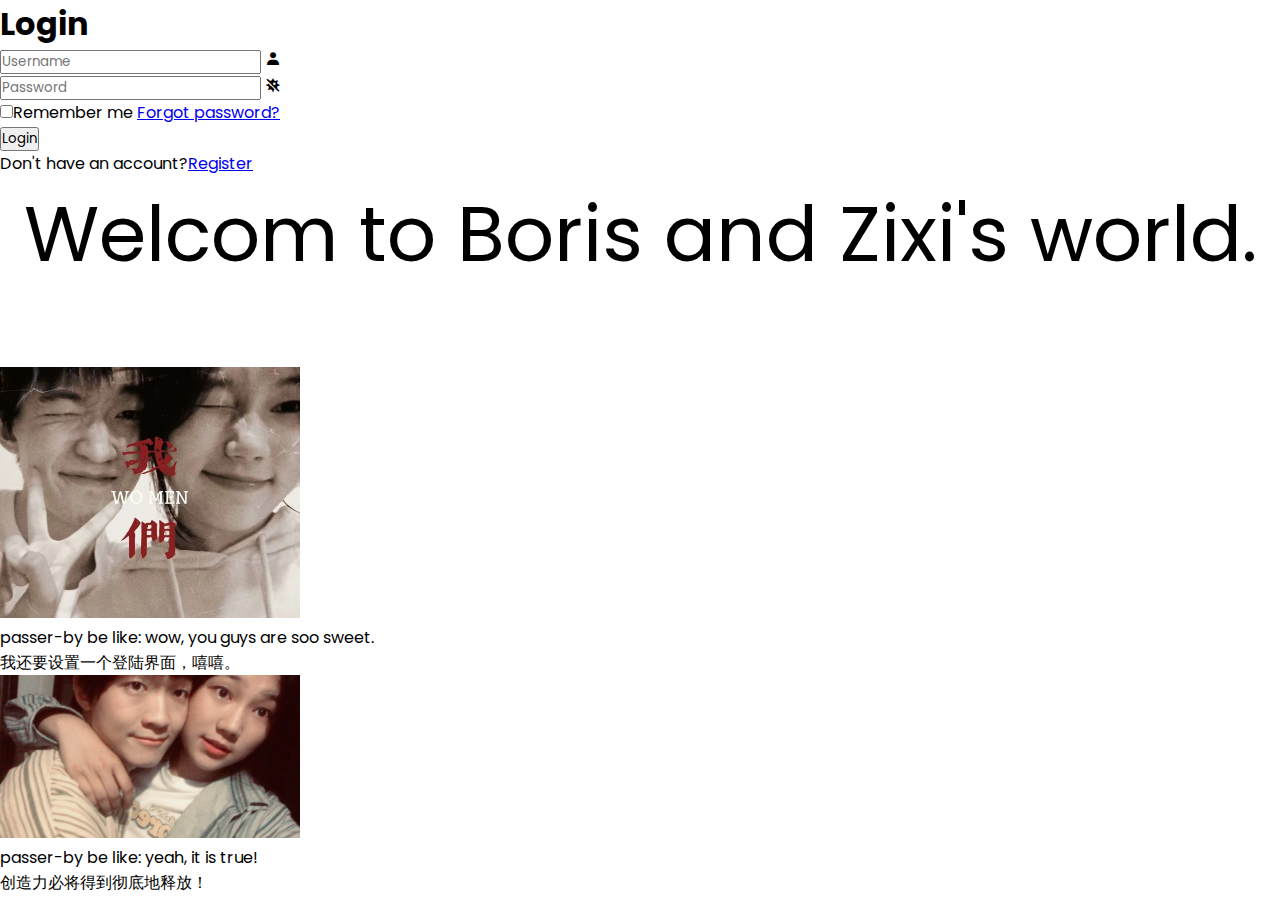
==== index.html @ 48fc28b6 "Update index.html" ====
<!DOCTYPE html>
<html lang="en">
    <head>
        <link href="style.css" rel="stylesheet">
        <meta charset="UTF-8">
        <meta http-equiv="X-UA-Compatible" content="IE-edge">
        <meta name="viewport" content="width=device-width, initial-scale=1.0">
        <title>宝宝巴士嘟嘟嘟</title>
        <link href='https://unpkg.com/boxicons@2.1.4/css/boxicons.min.css' rel='stylesheet'>
    </head>
<!--This is the way to annotate.-->


    <body>

        <div class="wrapper">
            <form action="">
                <h1>Login</h1>
                <div class="input-box">
                    <input type="text" placeholder="Username" required>
                    <i class='bx bxs-user'></i>
                </div>
                <div class="input-box">
                    <input type="password" placeholder="Password" required>
                    <i class='bx bxs-virus-block' ></i>
                </div>
                <div class="remember-forgot">
                    <label><input type="checkbox">Remember me</label>
                    <a href="#">Forgot password?</a>
                </div>

                <button type="submit" class="btn">Login</button>

                <div class="register-link">
                    <p>Don't have an account?<a href="#">Register</a></p>
                </div>
                
            </form>
        </div>
        
        <header class = "centered">
            Welcom to Boris and Zixi's world.
        </header>

        <br><br><br>

        <div>
            <figure>
                <img src="uame.jpg" alt="zixi chose">
                <figcaption>passer-by be like: wow, you guys are soo sweet.</figcaption>
            </figure>
        </div>

        <p>我还要设置一个登陆界面，嘻嘻。</p>
        
        <div>
            <figure>
                <img src="us.jpg" alt="boris chose">
                <figcaption>passer-by be like: yeah, it is true!</figcaption>
            </figure>
        </div>
        
        <p>
            创造力必将得到彻底地释放！
        </p>

        <script src="script.js"></script>


    </body>
</html>
---- style.css ----
@import url("https://fonts.googleapis.com/css2?family=Poppins:wght@300;400;500;600;700;800;900&display=swap");

*{
    margin: 0;
    padding: 0;
    box-sizing: border-box;
    font-family:"Poppins", sans-serif;
}

boduy{
    display: flex;
    justify-content: center;
    align-items: center;
    min-height: 100vh;
    background: seagreen;
}

.centered{
    text-align: center;
    font-size: 77px;
}

.large{
    font-size: 77px;
}

.medium{
    font-size: medium;
}

.small{
    font-size: small;
}

.row {
    margin-left: auto;
    margin-right: auto;
    text-align: center;
}



img {
    width: 90vw; /* 设置图片宽度为视口宽度的 90% */
    max-width: 100%; /* 确保图片不会比其原始尺寸更大 */
    height: auto; /* 保持图片宽高比 */
}

@media (min-width: 768px) {
    /* 在电脑视图（宽度大于等于 768px）时，固定图片宽度为 300px */
    img {
        width: 300px;
    }
}
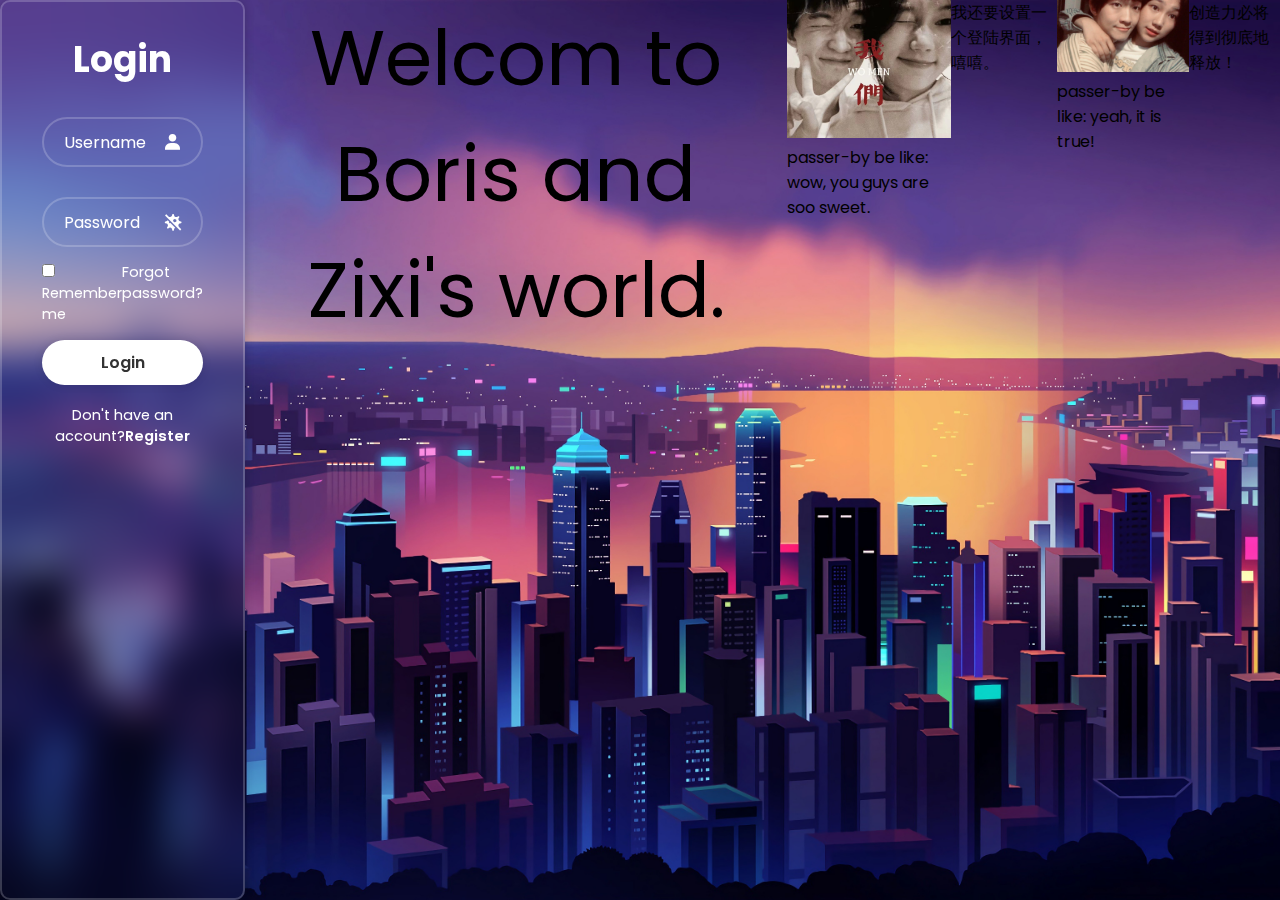
==== commit a9f5f0ae: "Update index.html" ====
--- a/index.html
+++ b/index.html
@@ -38,7 +38,7 @@
             </form>
         </div>
         
-        <header class = "centered">
+        <header class = "centered" color="#fff">
             Welcom to Boris and Zixi's world.
         </header>
 
--- a/style.css
+++ b/style.css
@@ -1,34 +1,137 @@
 @import url("https://fonts.googleapis.com/css2?family=Poppins:wght@300;400;500;600;700;800;900&display=swap");
 
-*{
+* {
     margin: 0;
     padding: 0;
     box-sizing: border-box;
     font-family:"Poppins", sans-serif;
 }
 
-boduy{
+body {
     display: flex;
     justify-content: center;
+    /*
     align-items: center;
+    */
     min-height: 100vh;
-    background: seagreen;
+    background: url('hk.jpg') no-repeat;
+    background-size: cover;
+    background-position: center;
 }
 
-.centered{
+.wrapper {
+    width: 420px;
+    background: transparent;
+    border: 2px solid rgba(255, 255, 255, .2);
+    backdrop-filter: blur(20px);
+    box-shadow: 0 0 10px rgba(0, 0, 0, .2);
+    color: #fff;
+    border-radius: 10px;
+    padding: 30px 40px;
+}
+
+.wrapper h1 {
+    font-size: 36px;
+    text-align: center;
+}
+
+.wrapper .input-box {
+    position: relative;
+    width: 100%;
+    height: 50px;
+    margin: 30px 0;
+}
+
+.input-box input {
+    width: 100%;
+    height: 100%;
+    background: transparent;
+    border: none;
+    outline: none;
+    border: 2px solid rgba(255, 255, 255, .2);
+    border-radius: 40px;
+    font-size: 16px;
+    color: #fff;
+    padding: 20px 45px 20px 20px;
+}
+
+.input-box input::placeholder {
+    color: #fff;
+}
+
+.input-box i {
+    position: absolute;
+    right: 20px;
+    top: 50%;
+    transform: translateY(-50%);
+    font-size: 20px;
+}
+
+.wrapper .remember-forgot {
+    display: flex;
+    justify-content: space-between;
+    font-size: 14.5px;
+    margin: -15px 0 15px;
+}
+
+.remrmber-forgot label input {
+    accent-color: #fff;
+    margin-right: 3px;
+}
+
+.remember-forgot a {
+    color: #fff;
+    text-decoration: none;
+}
+
+.remember-forgot a:hover {
+    text-decoration: underline;
+}
+
+.wrapper .btn {
+    width: 100%;
+    height: 45px;
+    background: #fff;
+    border: none;
+    outline: none;
+    border-radius: 40px;
+    box-shadow: 0 0 10px rgba(0, 0, 0, .1);
+    cursor: pointer;
+    font-size: 16px;
+    color: #333;
+    font-weight: 600;
+}
+
+.wrapper .register-link {
+    font-size: 14.5px;
+    text-align: center;
+    margin: 20px 0 15px;
+}
+
+.register-link p a {
+    color: #fff;
+    text-decoration: none;
+    font-weight: 600;
+}
+
+.register-link p a:hover {
+    text-decoration: underline;
+}
+
+.centered {
     text-align: center;
     font-size: 77px;
 }
 
-.large{
+.large {
     font-size: 77px;
 }
 
-.medium{
+.medium {
     font-size: medium;
 }
 
-.small{
+.small {
     font-size: small;
 }
 
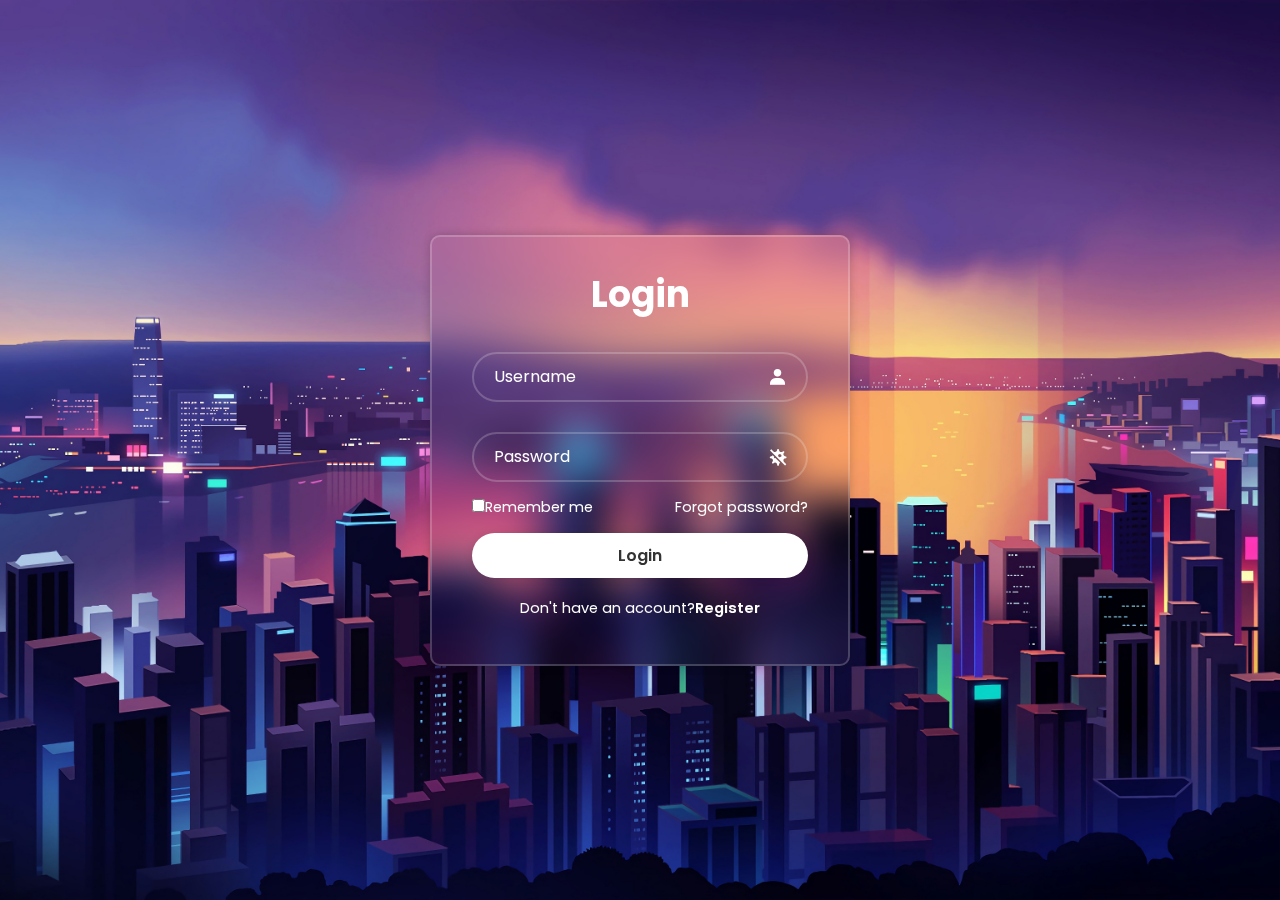
==== commit 562c1880: "Update index.html" ====
--- a/index.html
+++ b/index.html
@@ -37,7 +37,8 @@
                 
             </form>
         </div>
-        
+
+        <!--
         <header class = "centered" color="#fff">
             Welcom to Boris and Zixi's world.
         </header>
@@ -65,6 +66,7 @@
         </p>
 
         <script src="script.js"></script>
+        -->
 
 
     </body>
--- a/style.css
+++ b/style.css
@@ -9,10 +9,8 @@
 
 body {
     display: flex;
+    align-items: center;
     justify-content: center;
-    /*
-    align-items: center;
-    */
     min-height: 100vh;
     background: url('hk.jpg') no-repeat;
     background-size: cover;
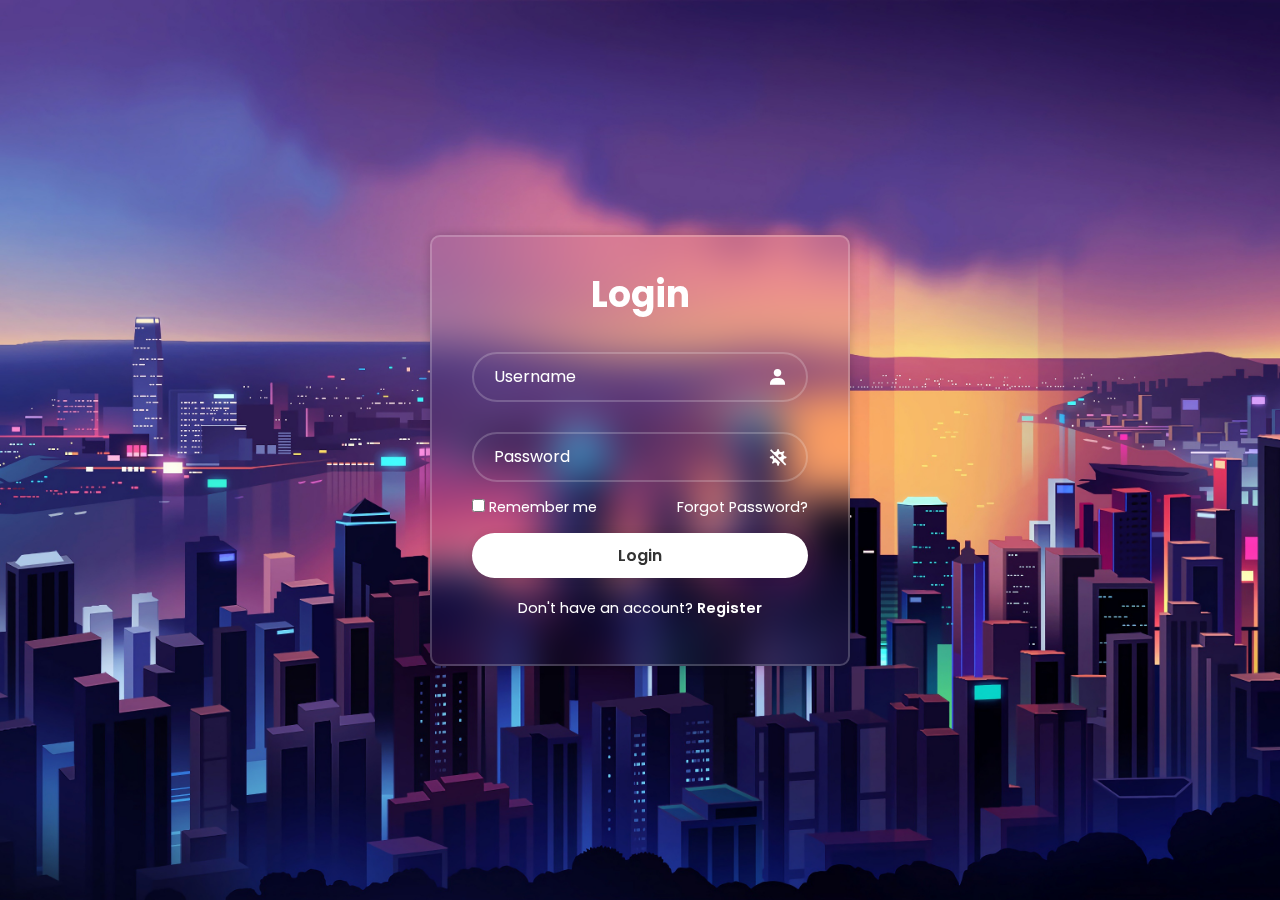
==== commit 2668ac14: "Update index.html" ====
--- a/index.html
+++ b/index.html
@@ -25,14 +25,14 @@
                     <i class='bx bxs-virus-block' ></i>
                 </div>
                 <div class="remember-forgot">
-                    <label><input type="checkbox">Remember me</label>
-                    <a href="#">Forgot password?</a>
+                    <label><input type="checkbox"> Remember me</label>
+                    <a href="#">Forgot Password?</a>
                 </div>
 
                 <button type="submit" class="btn">Login</button>
 
                 <div class="register-link">
-                    <p>Don't have an account?<a href="#">Register</a></p>
+                    <p>Don't have an account? <a href="#">Register</a></p>
                 </div>
                 
             </form>
